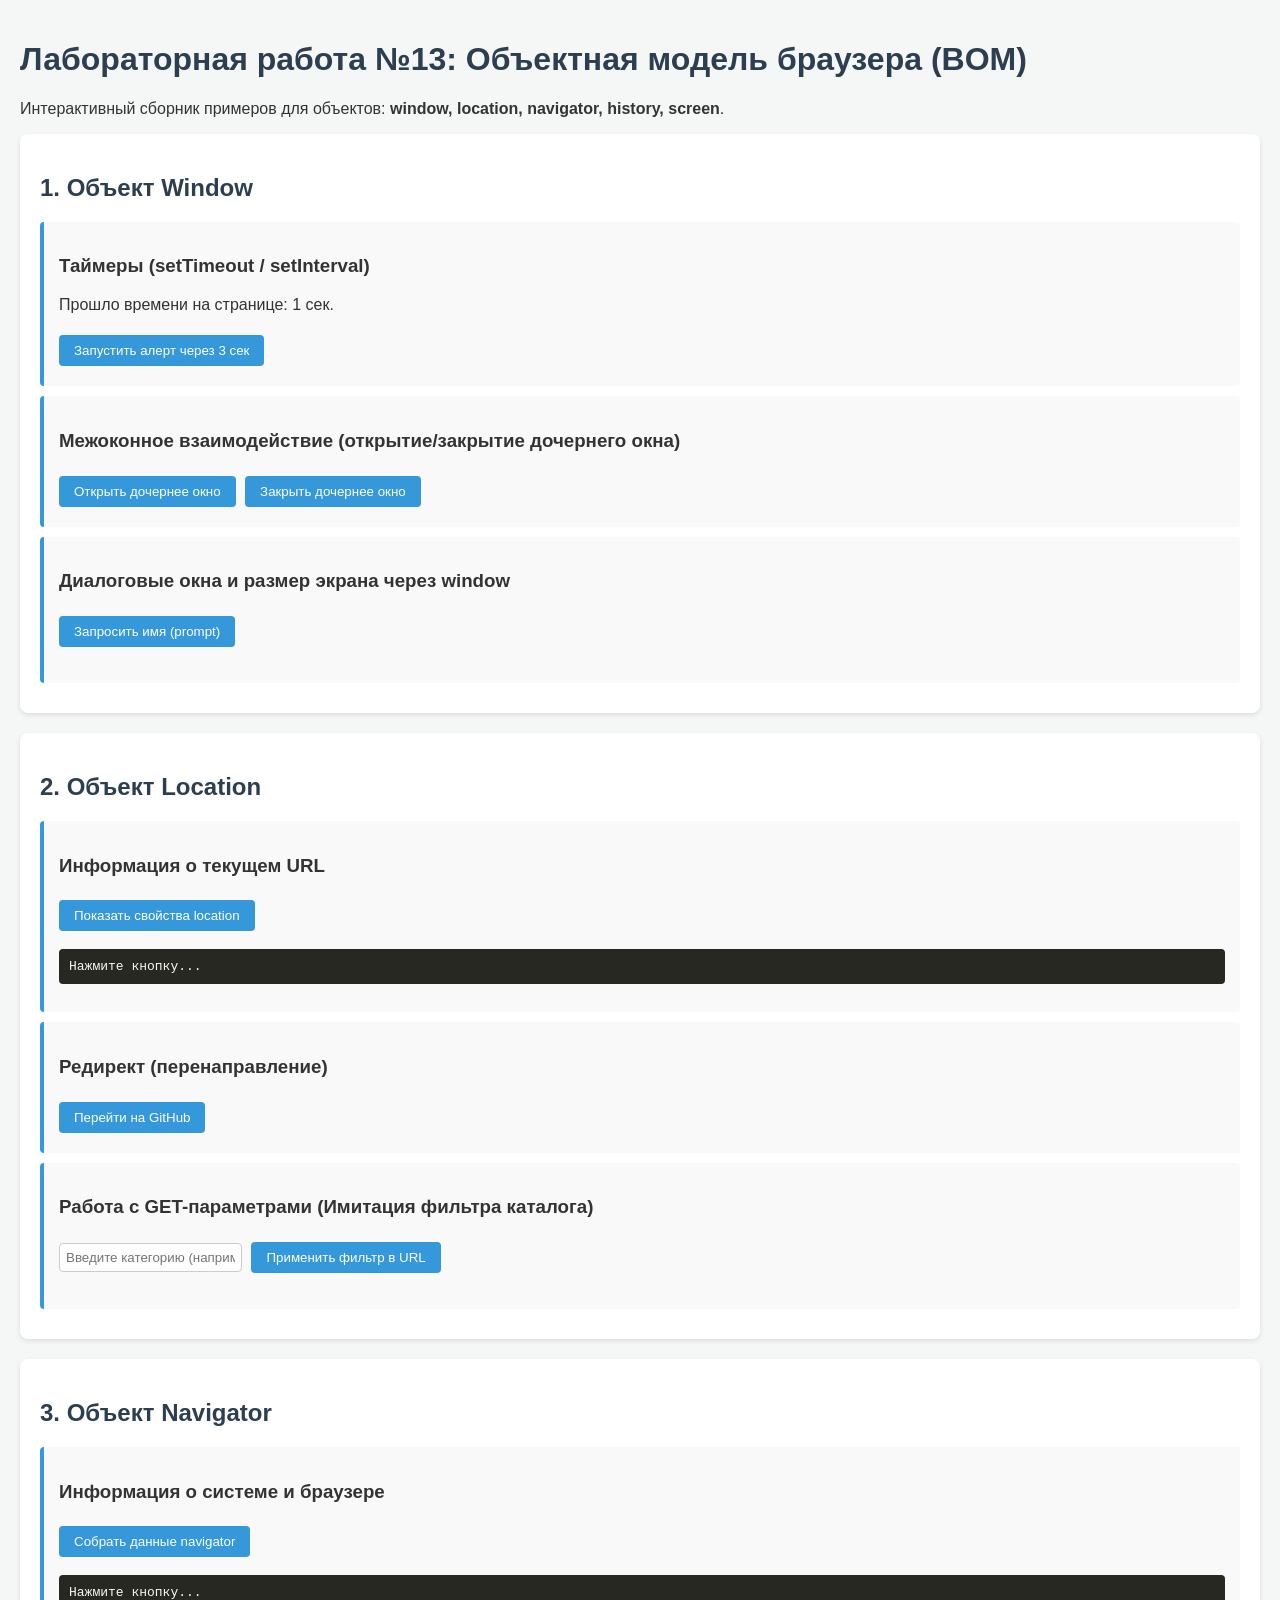
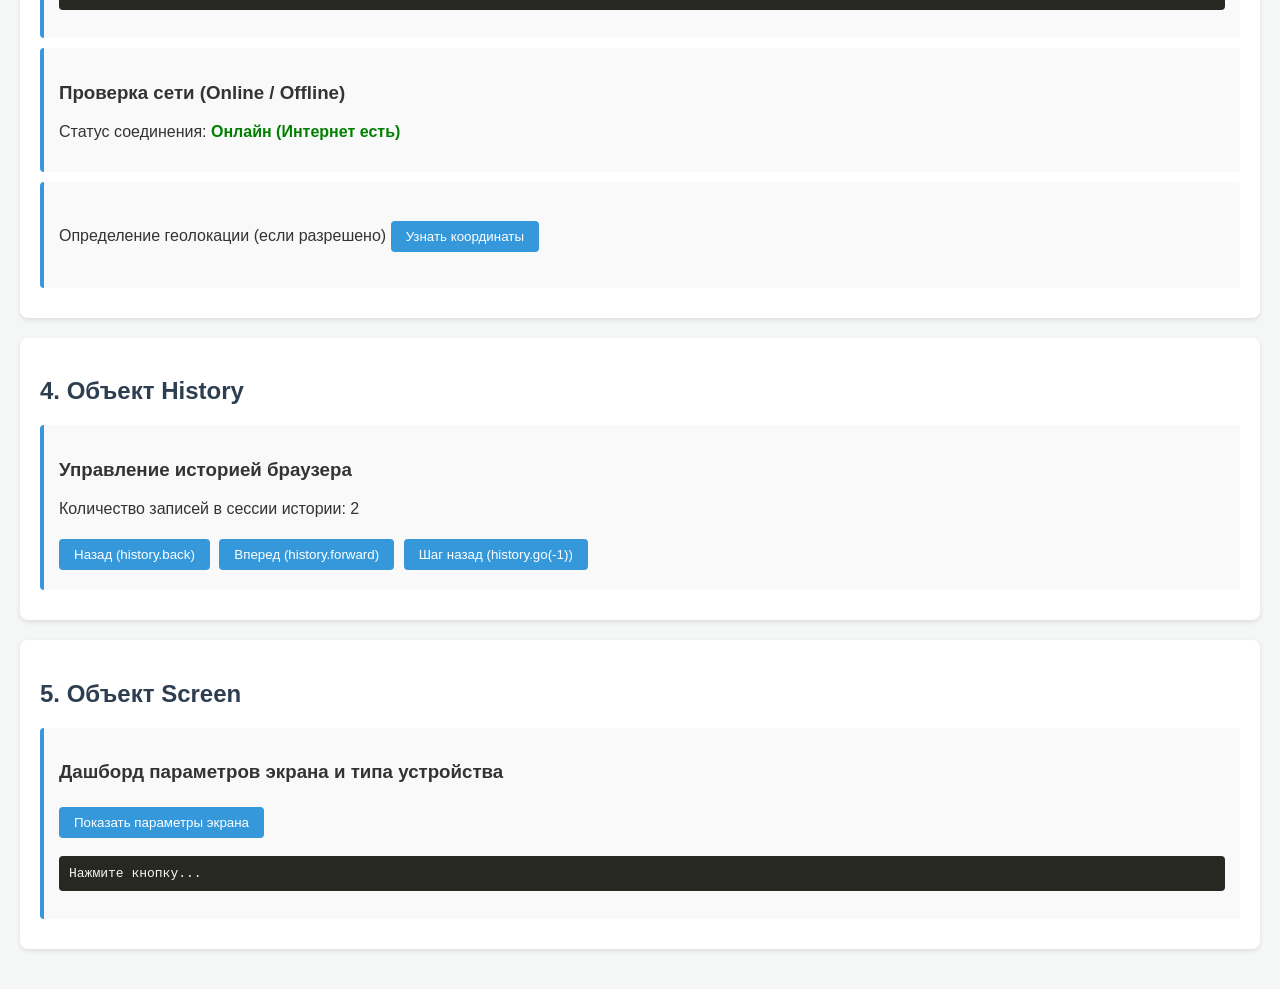
==== lb13/index.html @ 7efd592e "13 лаба" ====
<!DOCTYPE html>
<html lang="ru">
<head>
    <meta charset="UTF-8">
    <meta name="viewport" content="width=device-width, initial-scale=1.0">
    <title>Лабораторная работа №13 - BOM в JavaScript</title>
    <link rel="stylesheet" href="style.css">
</head>
<body>

    <h1>Лабораторная работа №13: Объектная модель браузера (BOM)</h1>
    <p>Интерактивный сборник примеров для объектов: <strong>window, location, navigator, history, screen</strong>.</p>

    <!-- Объект WINDOW -->
    <div class="section">
        <h2>1. Объект Window</h2>
        
        <div class="example-box">
            <h3>Таймеры (setTimeout / setInterval)</h3>
            <p>Прошло времени на странице: <span id="timer-counter">0</span> сек.</p>
            <button onclick="startAlertTimer()">Запустить алерт через 3 сек</button>
        </div>

        <div class="example-box">
            <h3>Межоконное взаимодействие (открытие/закрытие дочернего окна)</h3>
            <button onclick="openChildWindow()">Открыть дочернее окно</button>
            <button onclick="closeChildWindow()">Закрыть дочернее окно</button>
        </div>

        <div class="example-box">
            <h3>Диалоговые окна и размер экрана через window</h3>
            <button onclick="showPromptDialog()">Запросить имя (prompt)</button>
            <p id="greeting-output"></p>
        </div>
    </div>

    <!-- Объект LOCATION -->
    <div class="section">
        <h2>2. Объект Location</h2>

        <div class="example-box">
            <h3>Информация о текущем URL</h3>
            <button onclick="showLocationInfo()">Показать свойства location</button>
            <pre id="location-info-output">Нажмите кнопку...</pre>
        </div>

        <div class="example-box">
            <h3>Редирект (перенаправление)</h3>
            <button onclick="redirectToSite('https://github.com')">Перейти на GitHub</button>
        </div>

        <div class="example-box">
            <h3>Работа с GET-параметрами (Имитация фильтра каталога)</h3>
            <input type="text" id="filter-input" placeholder="Введите категорию (например: laptops)">
            <button onclick="applyUrlFilter()">Применить фильтр в URL</button>
            <p id="url-params-output"></p>
        </div>
    </div>

    <!-- Объект NAVIGATOR -->
    <div class="section">
        <h2>3. Объект Navigator</h2>

        <div class="example-box">
            <h3>Информация о системе и браузере</h3>
            <button onclick="showNavigatorInfo()">Собрать данные navigator</button>
            <pre id="navigator-output">Нажмите кнопку...</pre>
        </div>

        <div class="example-box">
            <h3>Проверка сети (Online / Offline)</h3>
            <p>Статус соединения: <span id="network-status" class="status-bold"></span></p>
        </div>

        <div class="example-box">
            <h3></h3>Определение геолокации (если разрешено)</h3>
            <button onclick="getGeoLocation()">Узнать координаты</button>
            <p id="geo-output"></p>
        </div>
    </div>

    <!-- Объект HISTORY -->
    <div class="section">
        <h2>4. Объект History</h2>

        <div class="example-box">
            <h3>Управление историей браузера</h3>
            <p>Количество записей в сессии истории: <span id="history-length"></span></p>
            <button onclick="window.history.back()">Назад (history.back)</button>
            <button onclick="window.history.forward()">Вперед (history.forward)</button>
            <button onclick="window.history.go(-1)">Шаг назад (history.go(-1))</button>
        </div>
    </div>

    <!-- Объект SCREEN -->
    <div class="section">
        <h2>5. Объект Screen</h2>

        <div class="example-box">
            <h3>Дашборд параметров экрана и типа устройства</h3>
            <button onclick="showScreenDashboard()">Показать параметры экрана</button>
            <pre id="screen-output">Нажмите кнопку...</pre>
            <div id="device-type-alert" class="device-alert"></div>
        </div>
    </div>

    <script src="script.js"></script>
</body>
</html>
---- lb13/style.css ----
body {
    font-family: Arial, sans-serif;
    margin: 0;
    padding: 20px;
    background-color: #f4f7f6;
    color: #333;
}

h1, h2 { 
    color: #2c3e50; 
}

.section {
    background: #fff;
    padding: 20px;
    margin-bottom: 20px;
    border-radius: 8px;
    box-shadow: 0 2px 5px rgba(0,0,0,0.1);
}

.example-box {
    background: #f9f9f9;
    border-left: 4px solid #3498db;
    padding: 15px;
    margin: 10px 0;
    border-radius: 4px;
}

button {
    background: #3498db;
    color: white;
    border: none;
    padding: 8px 15px;
    margin: 5px 5px 5px 0;
    border-radius: 4px;
    cursor: pointer;
}

button:hover { 
    background: #2980b9; 
}

pre {
    background: #272822;
    color: #f8f8f2;
    padding: 10px;
    border-radius: 4px;
    overflow-x: auto;
}

.status-bold {
    font-weight: bold;
}

.device-alert {
    margin-top: 10px; 
    font-weight: bold;
}

input[type="text"] {
    padding: 6px;
    margin-right: 5px;
    border: 1px solid #ccc;
    border-radius: 4px;
}
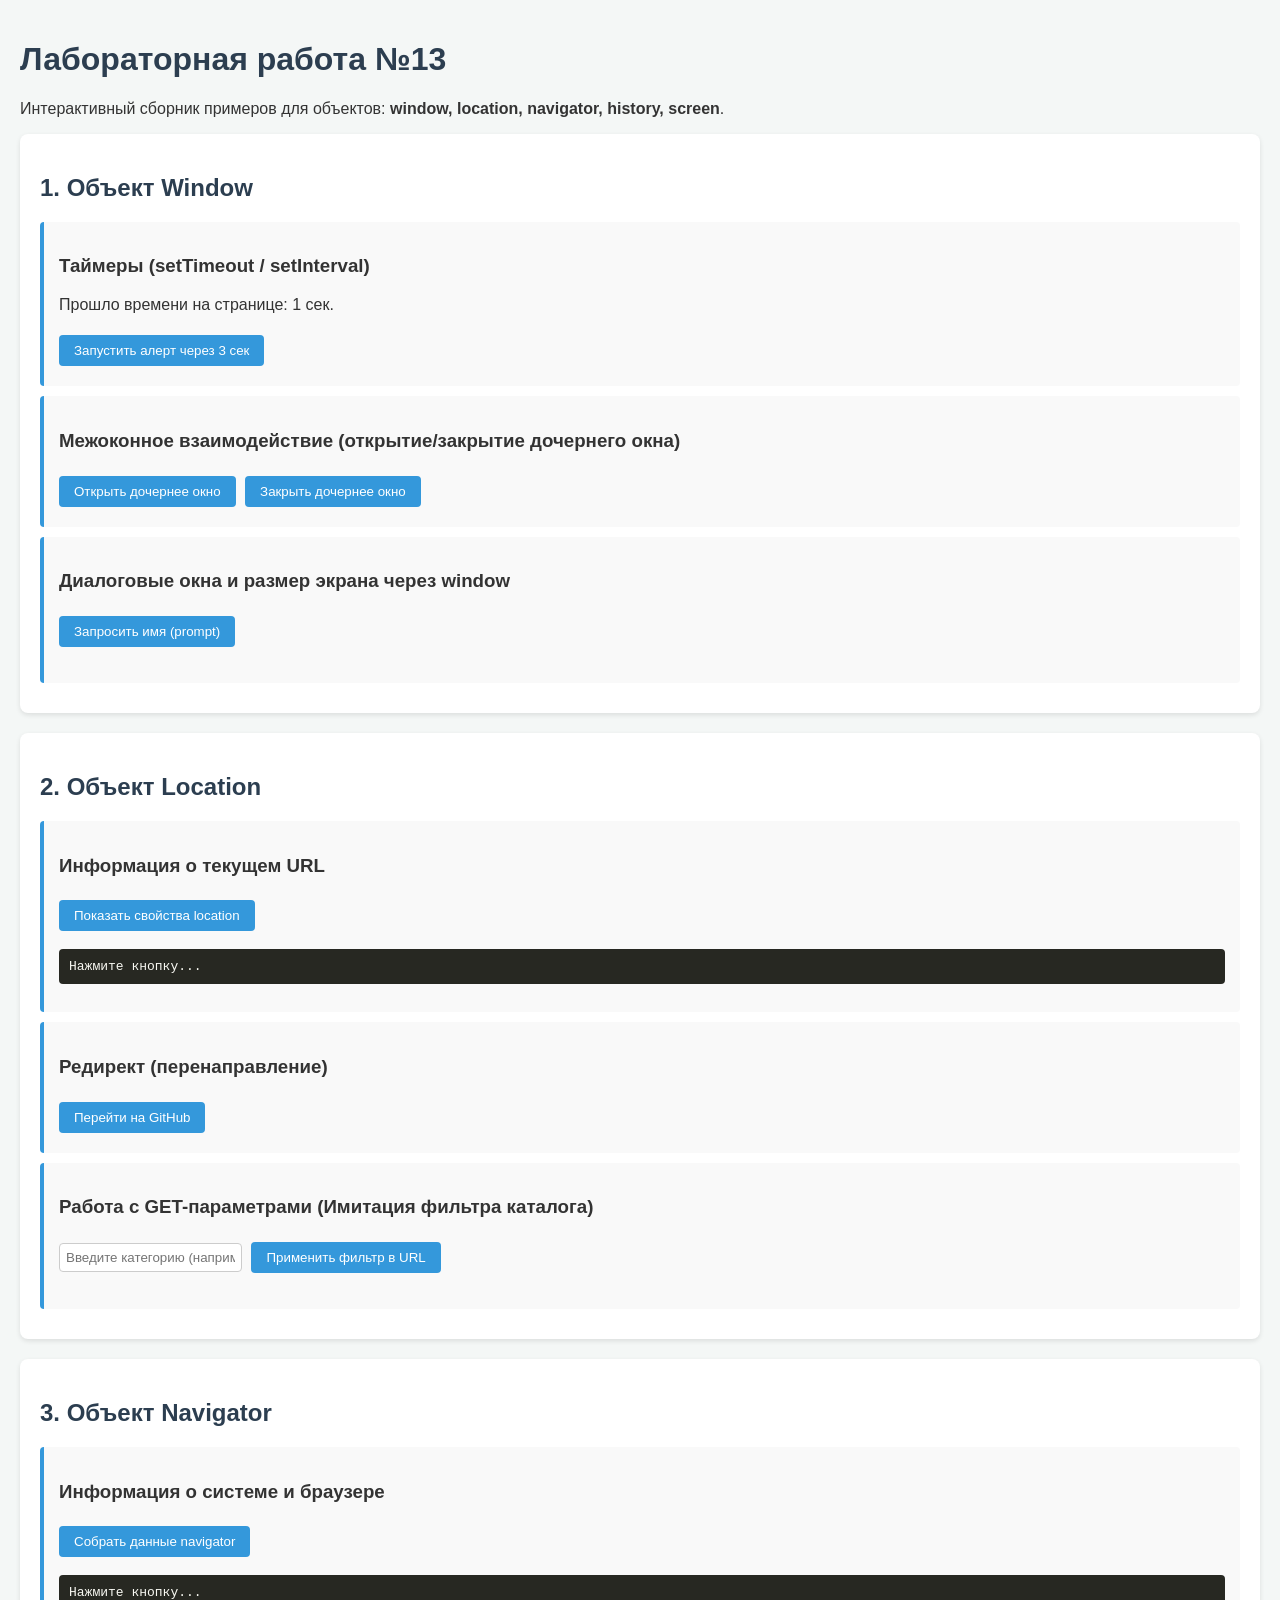
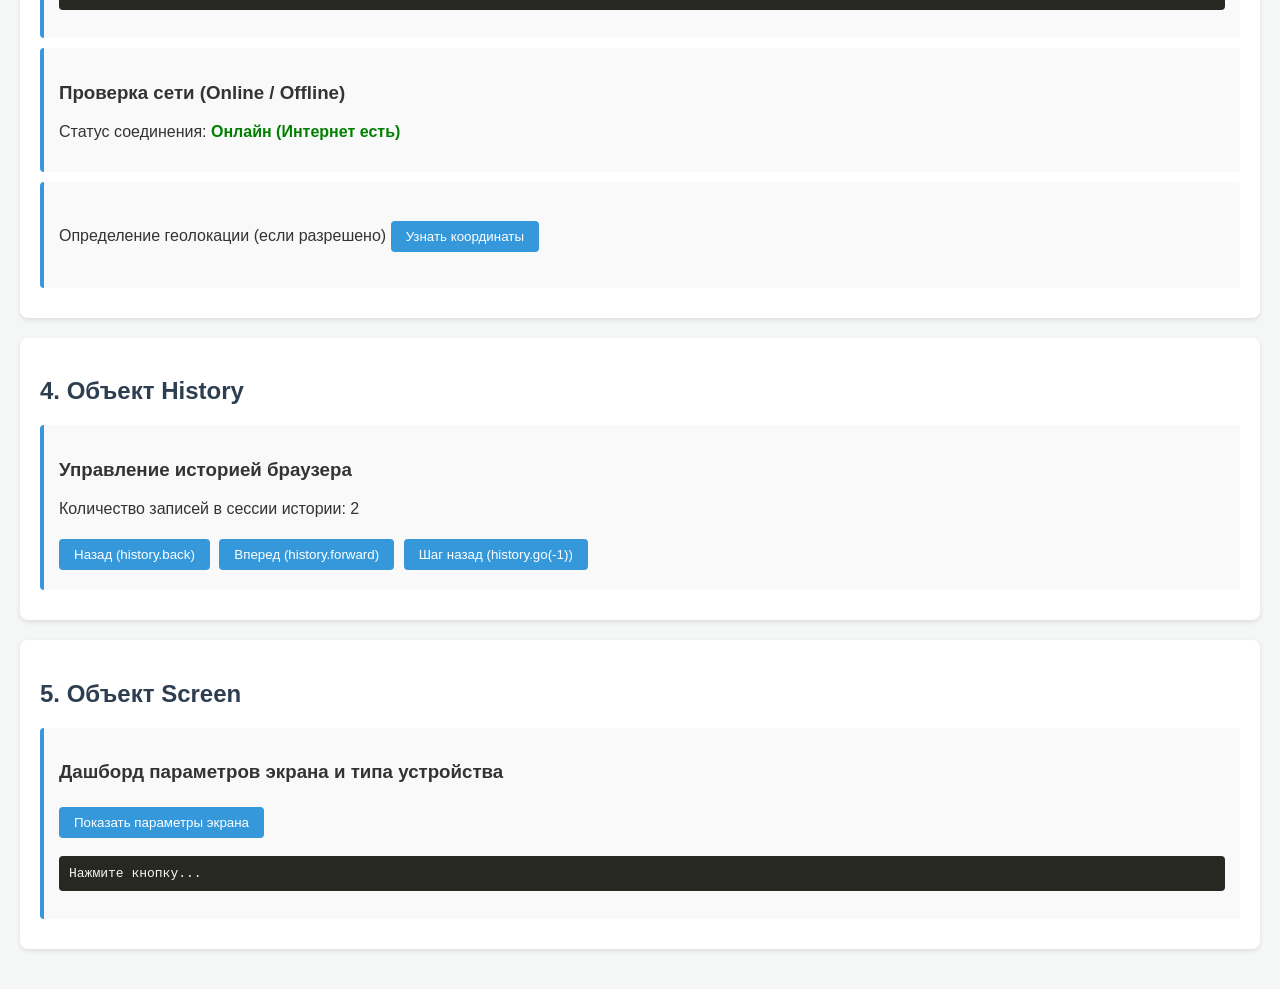
==== commit 1de241b5: "изменения" ====
--- a/lb13/index.html
+++ b/lb13/index.html
@@ -8,7 +8,7 @@
 </head>
 <body>
 
-    <h1>Лабораторная работа №13: Объектная модель браузера (BOM)</h1>
+    <h1>Лабораторная работа №13</h1>
     <p>Интерактивный сборник примеров для объектов: <strong>window, location, navigator, history, screen</strong>.</p>
 
     <!-- Объект WINDOW -->
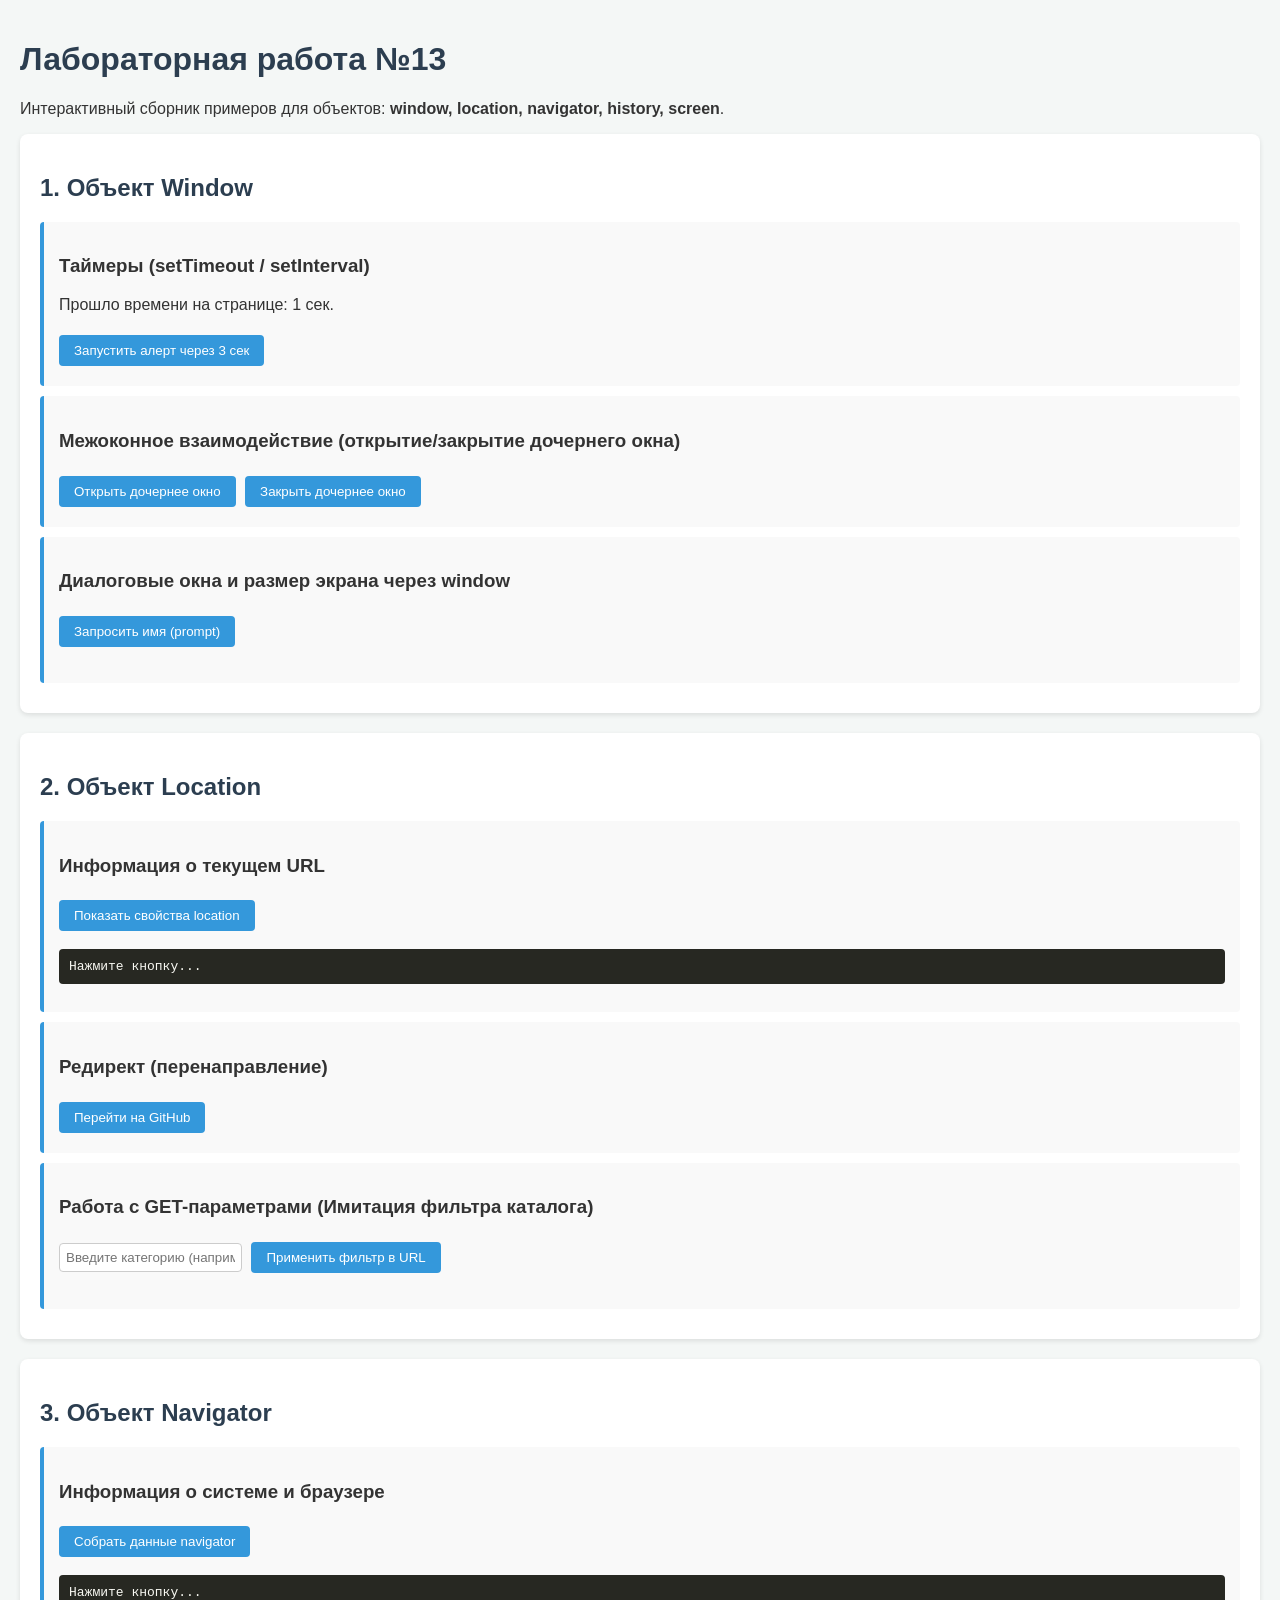
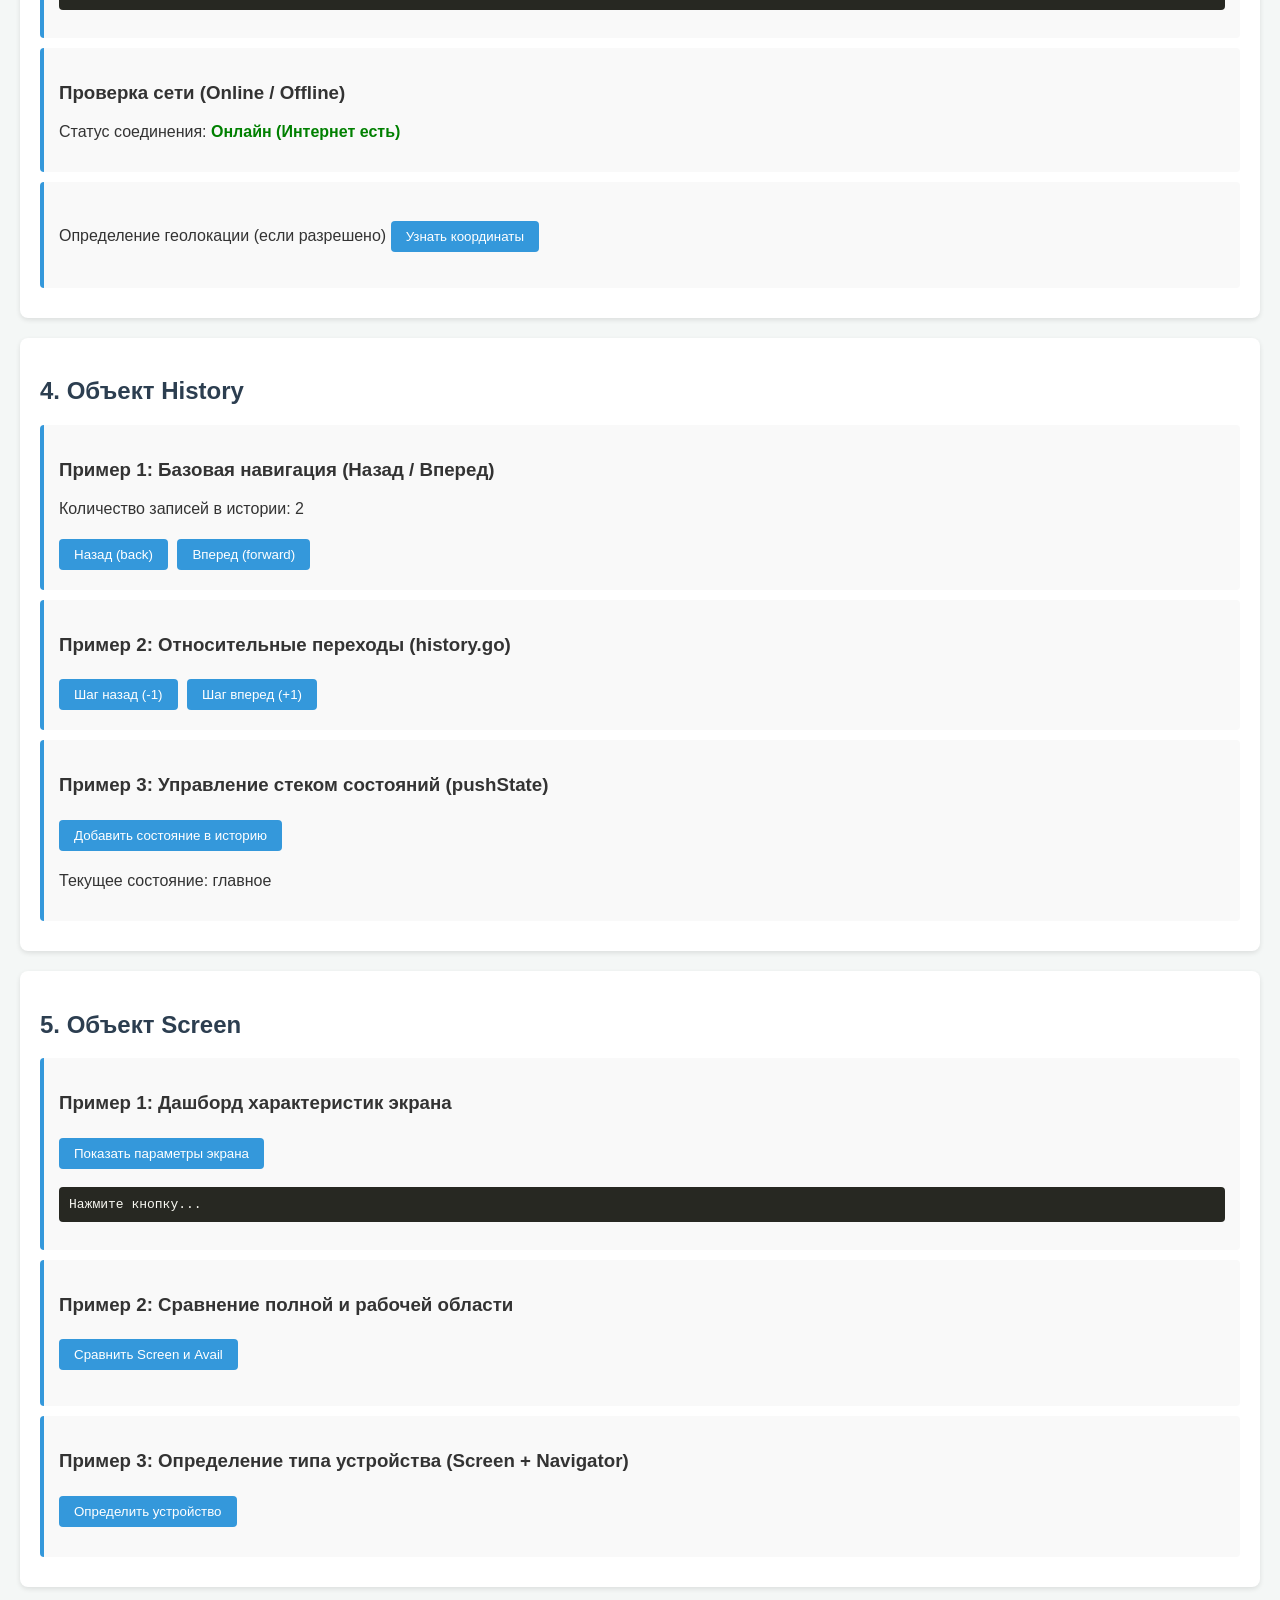
==== commit 838e7c95: "13 лаба" ====
--- a/lb13/index.html
+++ b/lb13/index.html
@@ -84,11 +84,22 @@
         <h2>4. Объект History</h2>
 
         <div class="example-box">
-            <h3>Управление историей браузера</h3>
-            <p>Количество записей в сессии истории: <span id="history-length"></span></p>
-            <button onclick="window.history.back()">Назад (history.back)</button>
-            <button onclick="window.history.forward()">Вперед (history.forward)</button>
-            <button onclick="window.history.go(-1)">Шаг назад (history.go(-1))</button>
+            <h3>Пример 1: Базовая навигация (Назад / Вперед)</h3>
+            <p>Количество записей в истории: <span id="history-length"></span></p>
+            <button onclick="window.history.back()">Назад (back)</button>
+            <button onclick="window.history.forward()">Вперед (forward)</button>
+        </div>
+
+        <div class="example-box">
+            <h3>Пример 2: Относительные переходы (history.go)</h3>
+            <button onclick="window.history.go(-1)">Шаг назад (-1)</button>
+            <button onclick="window.history.go(1)">Шаг вперед (+1)</button>
+        </div>
+
+        <div class="example-box">
+            <h3>Пример 3: Управление стеком состояний (pushState)</h3>
+            <button onclick="addNewHistoryState()">Добавить состояние в историю</button>
+            <p id="history-state-output">Текущее состояние: главное</p>
         </div>
     </div>
 
@@ -97,9 +108,20 @@
         <h2>5. Объект Screen</h2>
 
         <div class="example-box">
-            <h3>Дашборд параметров экрана и типа устройства</h3>
+            <h3>Пример 1: Дашборд характеристик экрана</h3>
             <button onclick="showScreenDashboard()">Показать параметры экрана</button>
             <pre id="screen-output">Нажмите кнопку...</pre>
+        </div>
+
+        <div class="example-box">
+            <h3>Пример 2: Сравнение полной и рабочей области</h3>
+            <button onclick="compareScreenAreas()">Сравнить Screen и Avail</button>
+            <p id="screen-avail-output"></p>
+        </div>
+
+        <div class="example-box">
+            <h3>Пример 3: Определение типа устройства (Screen + Navigator)</h3>
+            <button onclick="detectDeviceType()">Определить устройство</button>
             <div id="device-type-alert" class="device-alert"></div>
         </div>
     </div>
